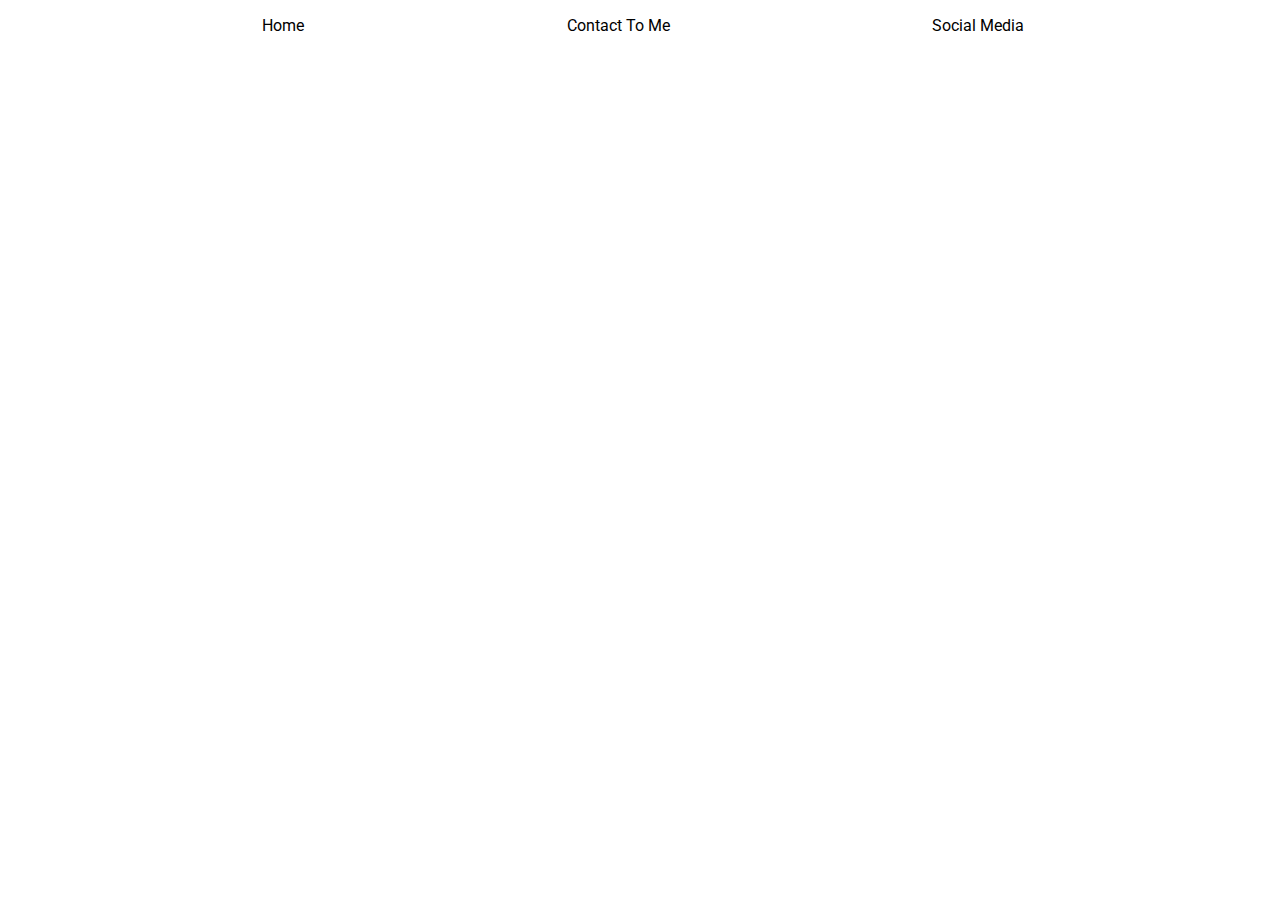
==== index.html @ 29a28c59 "add header" ====
<!DOCTYPE html>
<html>
<head>
    <meta charset="UTF-8">
    <meta name="viewport" content="width=device-width, initial-scale=1.0">
    <link rel='stylesheet' href='https://cdn-uicons.flaticon.com/uicons-regular-rounded/css/uicons-regular-rounded.css'>
    <link rel="stylesheet" href="./src/css/main.css">
    <title>portofilo</title>
</head>
<body>
    <!-- header -->
    <header class="header">
        
    </header>
    

    <!-- content -->


    <!-- scripts -->
    <script type="module" src="./src/js/index.module.js"></script>
    <script src="./src/js/lang/lnaguages.js"></script>
</body>
</html>
---- src/css/main.css ----
@import url('https://fonts.googleapis.com/css2?family=Roboto:wght@500&family=Vazirmatn:wght@500&display=swap');

*{
    margin: 0;
    padding: 0;
    box-sizing: border-box;
    font-family: "Roboto", sans-serif;
}

html,
body{
    width: 100%;
    height: 100vh;
}

ul{
    list-style: none;
}

a{
    text-decoration: none;
    color: inherit;
}

.navbar{
    width: 100%;
    height: 50px;
    display: flex;
    align-items: center;
}

.navbar ul{
    width: 100%;
    height: 100%;
    display: flex;
    align-items: center;
    justify-content: space-evenly;
}


.navbar li{
    position: relative;
}

.navbar li:after{
    content: '';
    width: 0;
    height: 3px;
    background: #2192ff;
    position: absolute;
    left: 0;
    bottom: -10px;
    transition: 0.5s;
  }



.navbar li a{
    gap: 6px;
    display: flex;
}

.navbar li:hover::after{
    width:100%;
  }
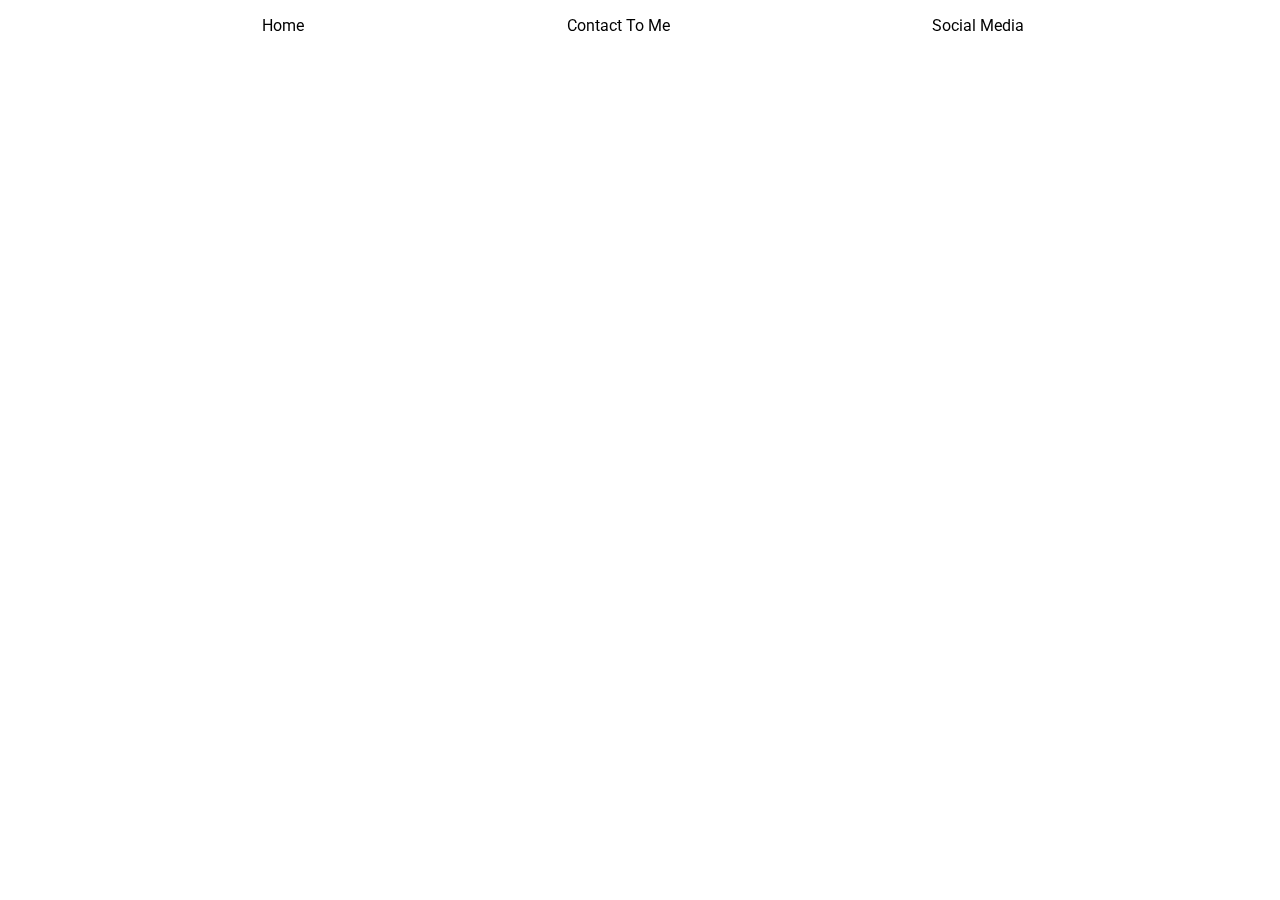
==== commit 8996d1c8: "add responsiv design" ====
--- a/index.html
+++ b/index.html
@@ -5,17 +5,18 @@
     <meta name="viewport" content="width=device-width, initial-scale=1.0">
     <link rel='stylesheet' href='https://cdn-uicons.flaticon.com/uicons-regular-rounded/css/uicons-regular-rounded.css'>
     <link rel="stylesheet" href="./src/css/main.css">
+    <link rel="stylesheet" href="./src/css/mediaquery.css">
     <title>portofilo</title>
 </head>
 <body>
     <!-- header -->
-    <header class="header">
-        
-    </header>
+    <header class="header"></header>
     
 
     <!-- content -->
+    <main class="container">
 
+    </main>
 
     <!-- scripts -->
     <script type="module" src="./src/js/index.module.js"></script>
--- a/src/css/main.css
+++ b/src/css/main.css
@@ -20,6 +20,12 @@
 a{
     text-decoration: none;
     color: inherit;
+}
+
+.header{
+    width: 100%;
+    height: 50px;
+    position: fixed;
 }
 
 .navbar{
@@ -46,7 +52,7 @@
     content: '';
     width: 0;
     height: 3px;
-    background: #2192ff;
+    background: #ef233c;
     position: absolute;
     left: 0;
     bottom: -10px;
@@ -62,4 +68,11 @@
 
 .navbar li:hover::after{
     width:100%;
-  }+}
+
+.container{
+    width: 100%;
+    min-height: 100vh;
+    background-color: #ffffff;
+    padding-top: 50px;
+}--- a/src/css/mediaquery.css
+++ b/src/css/mediaquery.css
@@ -0,0 +1,14 @@
+@media only screen and (max-width: 600px) {
+    .navbar span{
+        display: none;
+    }
+    .navbar i{
+        background-color: #2b2d42;
+        padding: 10px;
+        border-radius: 50%;
+        display: flex;
+        align-items: center;
+        color: white;
+        justify-content: center;
+    }
+}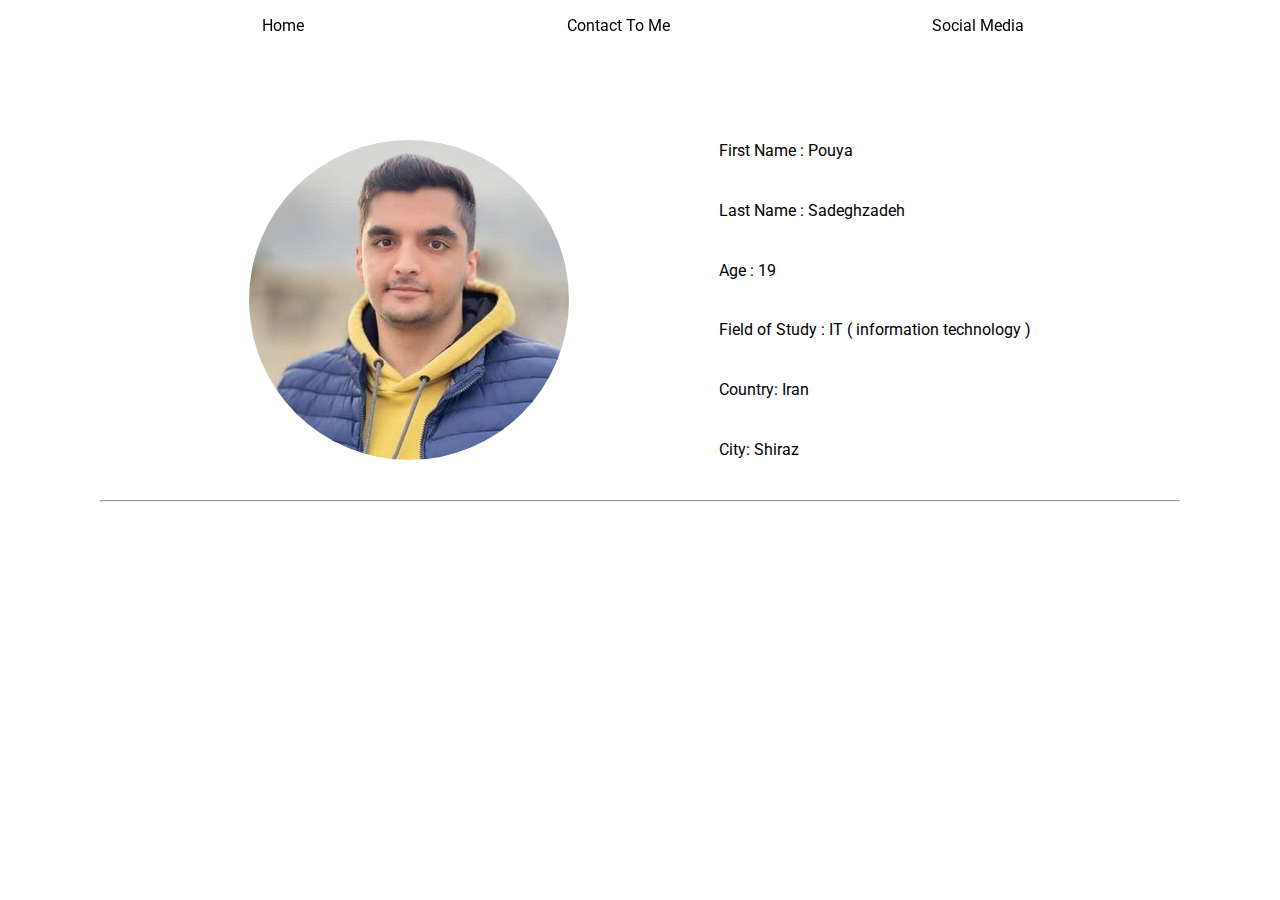
==== commit 197e14a7: "completed profile" ====
--- a/index.html
+++ b/index.html
@@ -15,7 +15,21 @@
 
     <!-- content -->
     <main class="container">
-
+        <div class="profile">
+            <img src="./public/images/profile.jpg" alt="" loading="lazy">
+            <div class="information">
+                <ul>
+                    <li>First Name : Pouya</li>
+                    <li>Last Name : Sadeghzadeh</li>
+                    <li>Age : 19</li>
+                    <li>Field of Study : IT ( information technology )</li>
+                    <li>Country: Iran</li>
+                    <li>City: Shiraz</li>
+                </ul>
+            </div>
+        </div>
+        <hr>
+        
     </main>
 
     <!-- scripts -->
--- a/src/css/main.css
+++ b/src/css/main.css
@@ -74,5 +74,42 @@
     width: 100%;
     min-height: 100vh;
     background-color: #ffffff;
-    padding-top: 50px;
-}+    padding: 100px;
+}
+.profile{
+    width: 100%;
+    height: 400px;
+    display: flex;
+    justify-content: space-evenly;
+    align-items: center;
+    animation: slide-in-fwd-center 0.4s cubic-bezier(0.250, 0.460, 0.450, 0.940) both;
+}
+
+.profile img{
+    border-radius: 50%;
+}
+
+.information{
+    height: 100%;
+}
+
+.information ul{
+    display: flex;
+    flex-direction: column;
+    justify-content: space-evenly;
+    height: 100%;
+}
+
+@keyframes slide-in-fwd-center {
+    0% {
+      -webkit-transform: translateZ(-1400px);
+              transform: translateZ(-1400px);
+      opacity: 0;
+    }
+    100% {
+      -webkit-transform: translateZ(0);
+              transform: translateZ(0);
+      opacity: 1;
+    }
+  }
+  
--- a/src/css/mediaquery.css
+++ b/src/css/mediaquery.css
@@ -11,4 +11,15 @@
         color: white;
         justify-content: center;
     }
+    .container{
+        padding-top: 100px !important;
+        padding: 0px;
+    }
+    .profile{
+        flex-direction: column;
+        margin-top: 25px;
+    }
+    .profile .information{
+        margin-top: 25px;
+    }
 }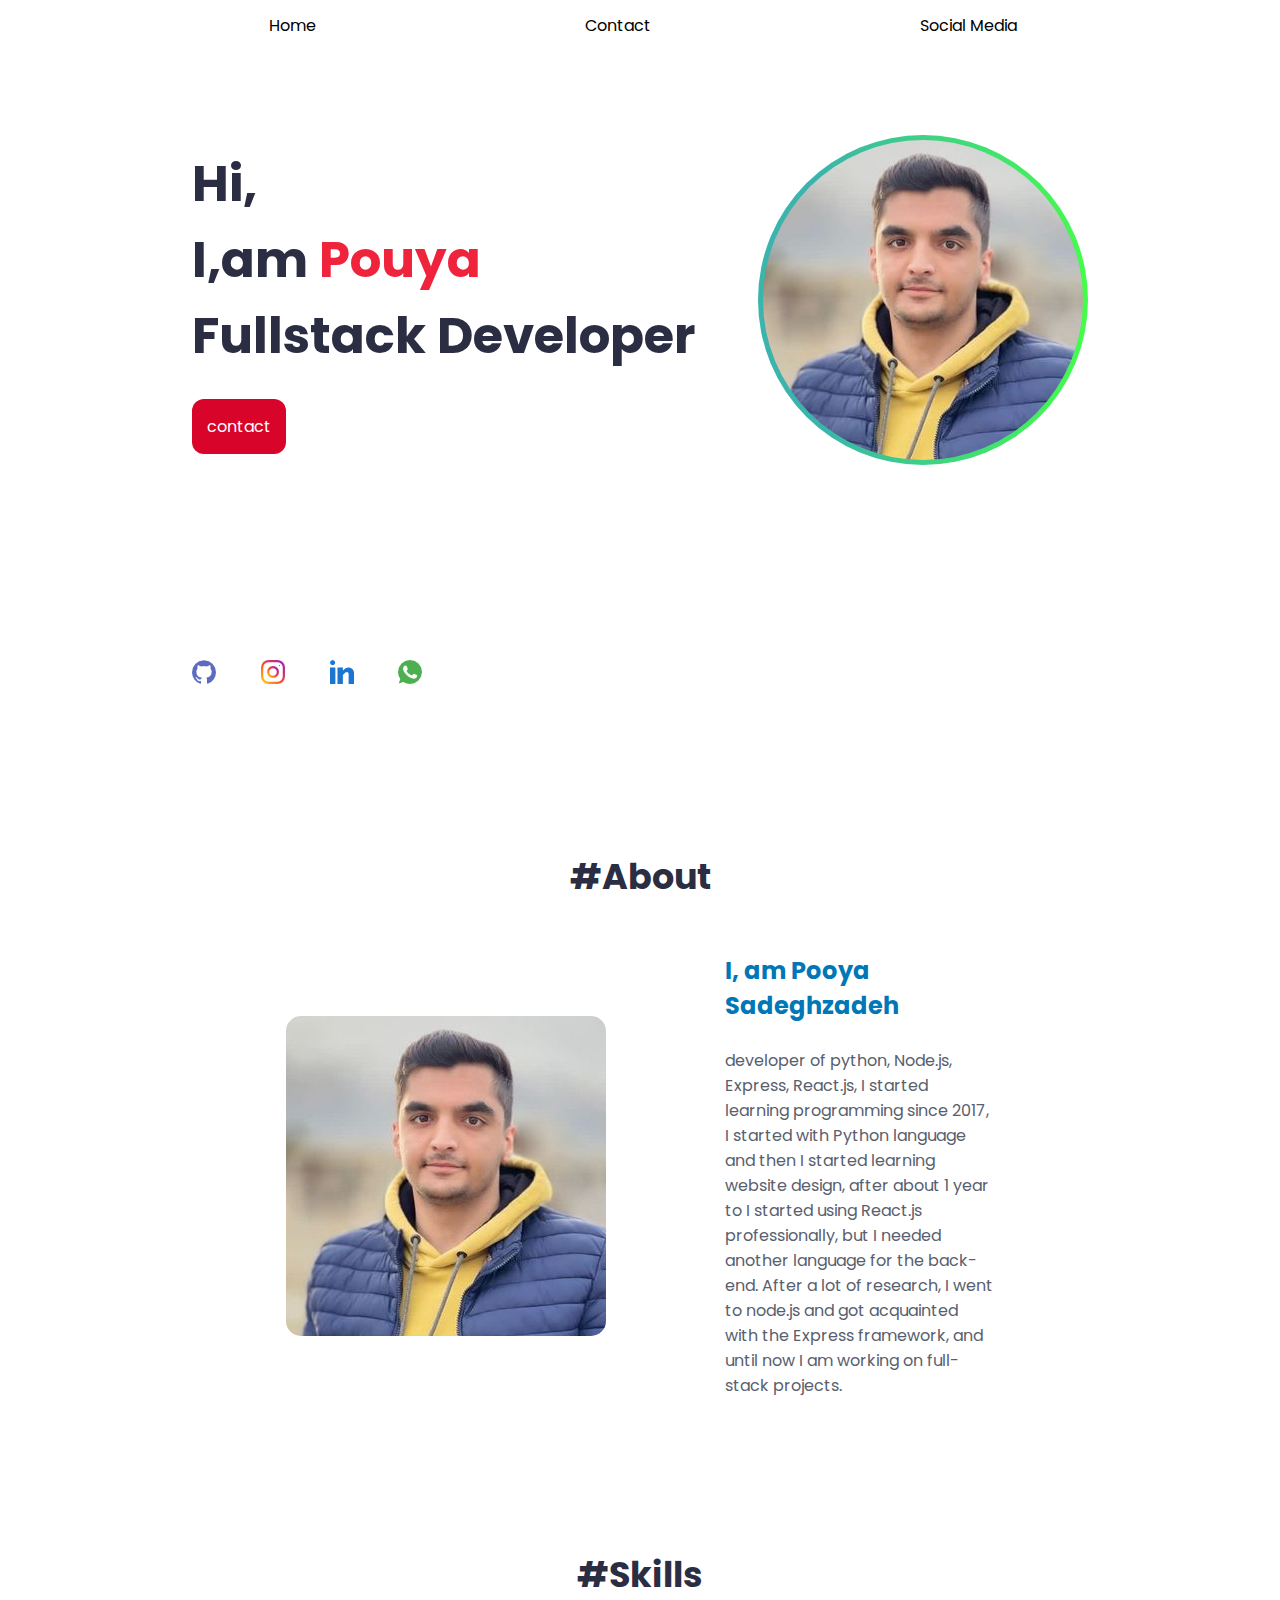
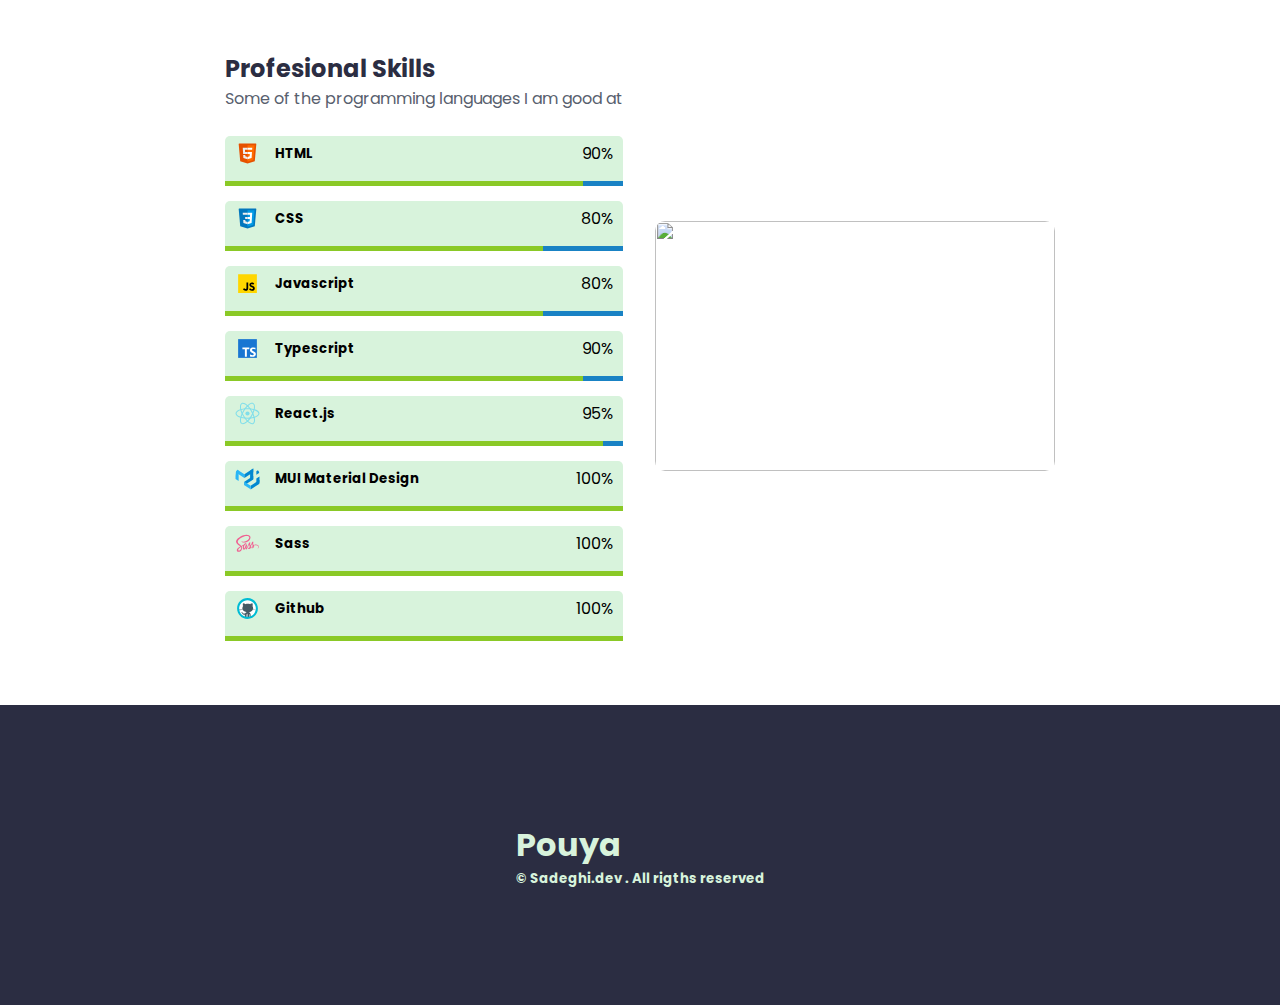
==== commit c739669f: "complete home page" ====
--- a/index.html
+++ b/index.html
@@ -16,21 +16,133 @@
     <!-- content -->
     <main class="container">
         <div class="profile">
-            <img src="./public/images/profile.jpg" alt="" loading="lazy">
-            <div class="information">
-                <ul>
-                    <li>First Name : Pouya</li>
-                    <li>Last Name : Sadeghzadeh</li>
-                    <li>Age : 19</li>
-                    <li>Field of Study : IT ( information technology )</li>
-                    <li>Country: Iran</li>
-                    <li>City: Shiraz</li>
-                </ul>
+            
+            <div class="title">
+
+                <h1>Hi,<br>
+                    I,am <span>Pouya</span><br>
+                    Fullstack Developer
+                </h1>
+
+                <a href="./pages/contact_to_me.html">contact</a>
+                    
+            </div>
+
+            <img src="./public/images/profile.jpg" loading="lazy">
+        </div>
+        
+        <div class="social-media">
+            <ul>
+                <li><a href="https://www.github.com/pouyasdz"><img src="./public/icons/github.png"></a></li>
+                <li><a href="https://www.instagram.com/sadeghi.dev"><img src="./public/icons/instagram.png"></a></li>
+                <li><a href="https://www.linkedin.com/in/pouya-sadeghzadeh-09a29b28b"><img src="./public/icons/linkedin.png"></a></li>
+                <li><a href="https://wa.me/09907793916"><img src="./public/icons/whatsapp.png"></a></li>
+            </ul>
+        </div>
+
+        <div class="about">
+            <h3>#About</h3>
+            <div class="about-description">
+                <img src="./public/images/profile.jpg" alt="" loading="lazy">
+                <div class="about-detail">
+                    <h2>I, am Pooya Sadeghzadeh</h2>
+                    <p>
+                        developer of python, Node.js, Express, React.js, 
+                        I started learning programming since 2017, 
+                        I started with Python language and then I started learning website design, after about 1 year to I started using React.js 
+                        professionally, but I needed another language for the back-end. After a lot of research, 
+                        I went to node.js and got acquainted with the Express framework, and until now I am working on full-stack projects.
+                    </p>
+                </div>
             </div>
         </div>
-        <hr>
-        
+
+        <div class="skills">
+            <h3>#Skills</h3>
+            <div class="skills-description">
+                <div class="skills-detail">
+                    <h2>Profesional Skills</h2>
+                    <p>Some of the programming languages I am good at</p>
+
+                    <div class="skill-container">
+                        <div class="skill">
+                            <div class="skill-detail">
+                                <img src="./public/icons/html.svg" alt="" loading="lazy">
+                                <h5>HTML</h5>
+                                <span>90%</span>
+                            </div>
+                            <progress value="90" max="100"></progress>
+                        </div>
+                        <div class="skill">
+                            <div class="skill-detail">
+                                <img src="./public/icons/css.svg" alt="" loading="lazy">
+                                <h5>CSS</h5>
+                                <span>80%</span>
+                            </div>
+                            <progress value="80" max="100"></progress>
+                        </div>
+                        <div class="skill">
+                            <div class="skill-detail">
+                                <img src="./public/icons/javascript.svg" alt="" loading="lazy">
+                                <h5>Javascript</h5>
+                                <span>80%</span>
+                            </div>
+                            <progress value="80" max="100"></progress>
+                        </div>
+                        <div class="skill">
+                            <div class="skill-detail">
+                                <img src="./public/icons/typescript.svg" alt="" loading="lazy">
+                                <h5>Typescript</h5>
+                                <span>90%</span>
+                            </div>
+                            <progress value="90" max="100"></progress>
+                        </div>
+                        <div class="skill">
+                            <div class="skill-detail">
+                                <img src="./public/icons/react.svg" alt="" loading="lazy">
+                                <h5>React.js</h5>
+                                <span>95%</span>
+                            </div>
+                            <progress value="95" max="100"></progress>
+                        </div>
+                        <div class="skill">
+                            <div class="skill-detail">
+                                <img src="./public/icons/mui.svg" alt="" loading="lazy">
+                                <h5>MUI Material Design</h5>
+                                <span>100%</span>
+                            </div>
+                            <progress value="100" max="100"></progress>
+                        </div>
+                        <div class="skill">
+                            <div class="skill-detail">
+                                <img src="./public/icons/sass.svg" alt="" loading="lazy">
+                                <h5>Sass</h5>
+                                <span>100%</span>
+                            </div>
+                            <progress value="100" max="100"></progress>
+                        </div>
+                        <div class="skill">
+                            <div class="skill-detail">
+                                <img src="./public/icons/github.svg" alt="" loading="lazy">
+                                <h5>Github</h5>
+                                <span>100%</span>
+                            </div>
+                            <progress value="100" max="100"></progress>
+                        </div>
+                    </div>
+
+                </div>
+                <img src="./public/images/skills.jpg" alt="" loading="lazy">
+            </div>
+        </div>
     </main>
+
+    <footer>
+        <div class="copy-right">
+            <h1>Pouya</h1>
+            <h5>© Sadeghi.dev . All rigths reserved</h5>
+        </div>
+    </footer>
 
     <!-- scripts -->
     <script type="module" src="./src/js/index.module.js"></script>
--- a/src/css/main.css
+++ b/src/css/main.css
@@ -1,16 +1,20 @@
-@import url('https://fonts.googleapis.com/css2?family=Roboto:wght@500&family=Vazirmatn:wght@500&display=swap');
+@import url('https://fonts.googleapis.com/css2?family=Poppins:wght@500&family=Vazirmatn:wght@500&display=swap');
 
 *{
     margin: 0;
     padding: 0;
     box-sizing: border-box;
-    font-family: "Roboto", sans-serif;
+    font-family: 'Poppins', sans-serif;
 }
 
 html,
 body{
     width: 100%;
-    height: 100vh;
+   height: max-content;
+    display: flex;
+    flex-direction: column;
+    align-items: center;
+
 }
 
 ul{
@@ -21,11 +25,43 @@
     text-decoration: none;
     color: inherit;
 }
+progress {
+    height: 5px;
+    background: #8ac926;
+  }
+  
+  progress {
+    color: #8ac926;
+  }
+  
+  progress::-moz-progress-bar {
+    background: #1982c4;
+  }
+  
+  progress::-webkit-progress-value {
+    background: #8ac926;
+  }
+  
+  progress::-webkit-progress-bar {
+    background: #1982c4;
+  }
+
+  footer{
+    width: 100%;
+    height: 300px;
+    background-color: #2b2d42;
+    margin-top: 5%;
+    display: flex;
+    justify-content: center;
+    align-items: center;
+    color: #d8f3dc;
+  }
 
 .header{
     width: 100%;
     height: 50px;
     position: fixed;
+    z-index: 2;
 }
 
 .navbar{
@@ -33,6 +69,7 @@
     height: 50px;
     display: flex;
     align-items: center;
+    background-color: #ffffff;
 }
 
 .navbar ul{
@@ -71,22 +108,30 @@
 }
 
 .container{
-    width: 100%;
+    width: 70%;
     min-height: 100vh;
     background-color: #ffffff;
-    padding: 100px;
+    padding-top: 100px;
+    display: flex;
+    flex-direction: column;
+    gap: 150px;
+    z-index: 1;
+
 }
 .profile{
     width: 100%;
     height: 400px;
     display: flex;
-    justify-content: space-evenly;
+    justify-content: space-between;
     align-items: center;
     animation: slide-in-fwd-center 0.4s cubic-bezier(0.250, 0.460, 0.450, 0.940) both;
 }
 
 .profile img{
     border-radius: 50%;
+    padding: 5px;
+    background: rgb(58,180,173);
+background: linear-gradient(90deg, rgba(58,180,173,1) 18%, rgba(69,252,75,1) 100%);
 }
 
 .information{
@@ -100,6 +145,166 @@
     height: 100%;
 }
 
+.title{
+    display: flex;
+    flex-direction: column;
+    gap: 25px;
+}
+
+.title h1{
+    font-size: 50px;
+    color: #2b2d42;
+}
+
+.title h1 span{
+    color: #ef233c;
+}
+
+.title a{
+    padding: 15px;
+    color: white;
+    background-color: #d90429;
+    width: max-content;
+    border-radius: 12px;
+    transition: background-color 0.5s;
+}
+
+.title a:hover{
+    background-color: #ef233c;
+}
+
+.social-media{
+    width: 100%;
+    height: 50px;
+    align-items: center;
+    display: flex;
+}
+
+.social-media ul{
+    display: flex;
+    width: 100%;
+    height: 50px;
+    align-items: center !important;
+    gap: 5%;
+}
+
+.social-media ul li{
+    cursor: pointer;
+}
+
+.about{
+    display: flex;
+    flex-direction: column;
+    width: 100%;
+    gap: 50px;
+}
+.about h3{
+    text-align: center;
+    color: #2b2d42;
+    font-size: 35px;
+}
+
+.about-description{
+    display: flex;
+    gap: 25px;
+    align-items: center;
+    color: #58606e;
+    justify-content: space-evenly;
+}
+
+.about-description img{
+    border-radius: 15px;
+}
+
+.about-detail{
+    width: 30%;
+    display: flex;
+    flex-direction: column;
+    gap: 25px;
+}
+.about-detail h2{
+    color: #0077b6;
+}
+
+.skills{
+    display: flex;
+    width: 100%;
+    justify-content: space-evenly;
+    flex-direction: column;
+    gap: 50px;
+}
+
+.skills h3{
+    text-align: center;
+    color: #2b2d42;
+    font-size: 35px;
+}
+
+.skills .skills-description{
+    display: flex;
+    width: 100%;
+    justify-content: space-evenly;
+    align-items: center;
+}
+
+.skills-description img{
+    width: 400px;
+    border-radius: 10px;
+    height: 250px;
+}
+
+.skills-detail{
+    
+}
+
+.skills-detail h2{
+    color: #2b2d42;
+}
+.skills-detail p{
+    color: #58606e;
+}
+
+.skill-container{
+    display: flex;
+    flex-direction: column;
+    gap: 15px;
+    margin-top: 25px;
+}
+
+.skill-container .skill{
+    width: 100%;
+    height: 50px;
+    border-radius: 5px;
+    background-color: #d8f3dc;
+    display: flex;
+    flex-direction: column;
+    justify-content: space-between;
+}
+.skill-detail{
+    display: flex;
+    width: 100%;
+    padding-right: 10px;
+    padding-left: 10px;
+    padding-top: 5px;
+    gap: 15px;
+    align-items: center;
+}
+.skill-detail img{
+    width: 25px;
+    height: max-content;
+}
+
+.skill-detail span{
+    margin-left: auto;
+}
+
+.skill-container progress{
+    width: 100%;
+}
+.copy-right{
+    display: flex;
+    flex-direction: column;
+}
 @keyframes slide-in-fwd-center {
     0% {
       -webkit-transform: translateZ(-1400px);
--- a/src/css/mediaquery.css
+++ b/src/css/mediaquery.css
@@ -1,25 +1,74 @@
 @media only screen and (max-width: 600px) {
-    .navbar span{
-        display: none;
-    }
-    .navbar i{
-        background-color: #2b2d42;
-        padding: 10px;
-        border-radius: 50%;
-        display: flex;
-        align-items: center;
-        color: white;
-        justify-content: center;
-    }
-    .container{
-        padding-top: 100px !important;
-        padding: 0px;
-    }
-    .profile{
-        flex-direction: column;
-        margin-top: 25px;
-    }
-    .profile .information{
-        margin-top: 25px;
-    }
-}+  .navbar span {
+    display: none;
+  }
+  .navbar i {
+    background-color: #2b2d42;
+    padding: 10px;
+    border-radius: 50%;
+    display: flex;
+    align-items: center;
+    color: white;
+    justify-content: center;
+  }
+  .container {
+    padding-top: 100px !important;
+    padding: 15px;
+    width: 100%;
+  }
+  .profile {
+    flex-direction: column;
+    margin-top: 25px;
+    height: 100%;
+    gap: 25px;
+  }
+  .profile img {
+    border-radius: 0;
+    width: 100% !important;
+  }
+  .profile .information {
+    margin-top: 25px;
+  }
+  .title h1 {
+    font-size: 32px;
+  }
+  .skills .skills-description{
+    flex-direction: column-reverse;
+  }
+  .about-detail{
+    width: 100% !important;
+  }
+}
+
+@media only screen and (max-width: 800px) {
+  .container {
+    width: 80%;
+    padding-top: 100px;
+  }
+  .title h1 {
+    font-size: 25px;
+  }
+  .profile img{
+    width: 150px;
+  }
+  .about-description{
+    flex-direction: column;
+    justify-content: center;
+  }
+  .about-detail{
+    width: 100%;
+  }
+  .skills .skills-description{
+    flex-direction: column-reverse;
+  }
+}
+
+@media only screen and (max-width: 1024px) {
+  .container {
+    width: 90%;
+    padding-top: 100px;
+  }
+  .about-detail{
+    width: 50%;
+  }
+}
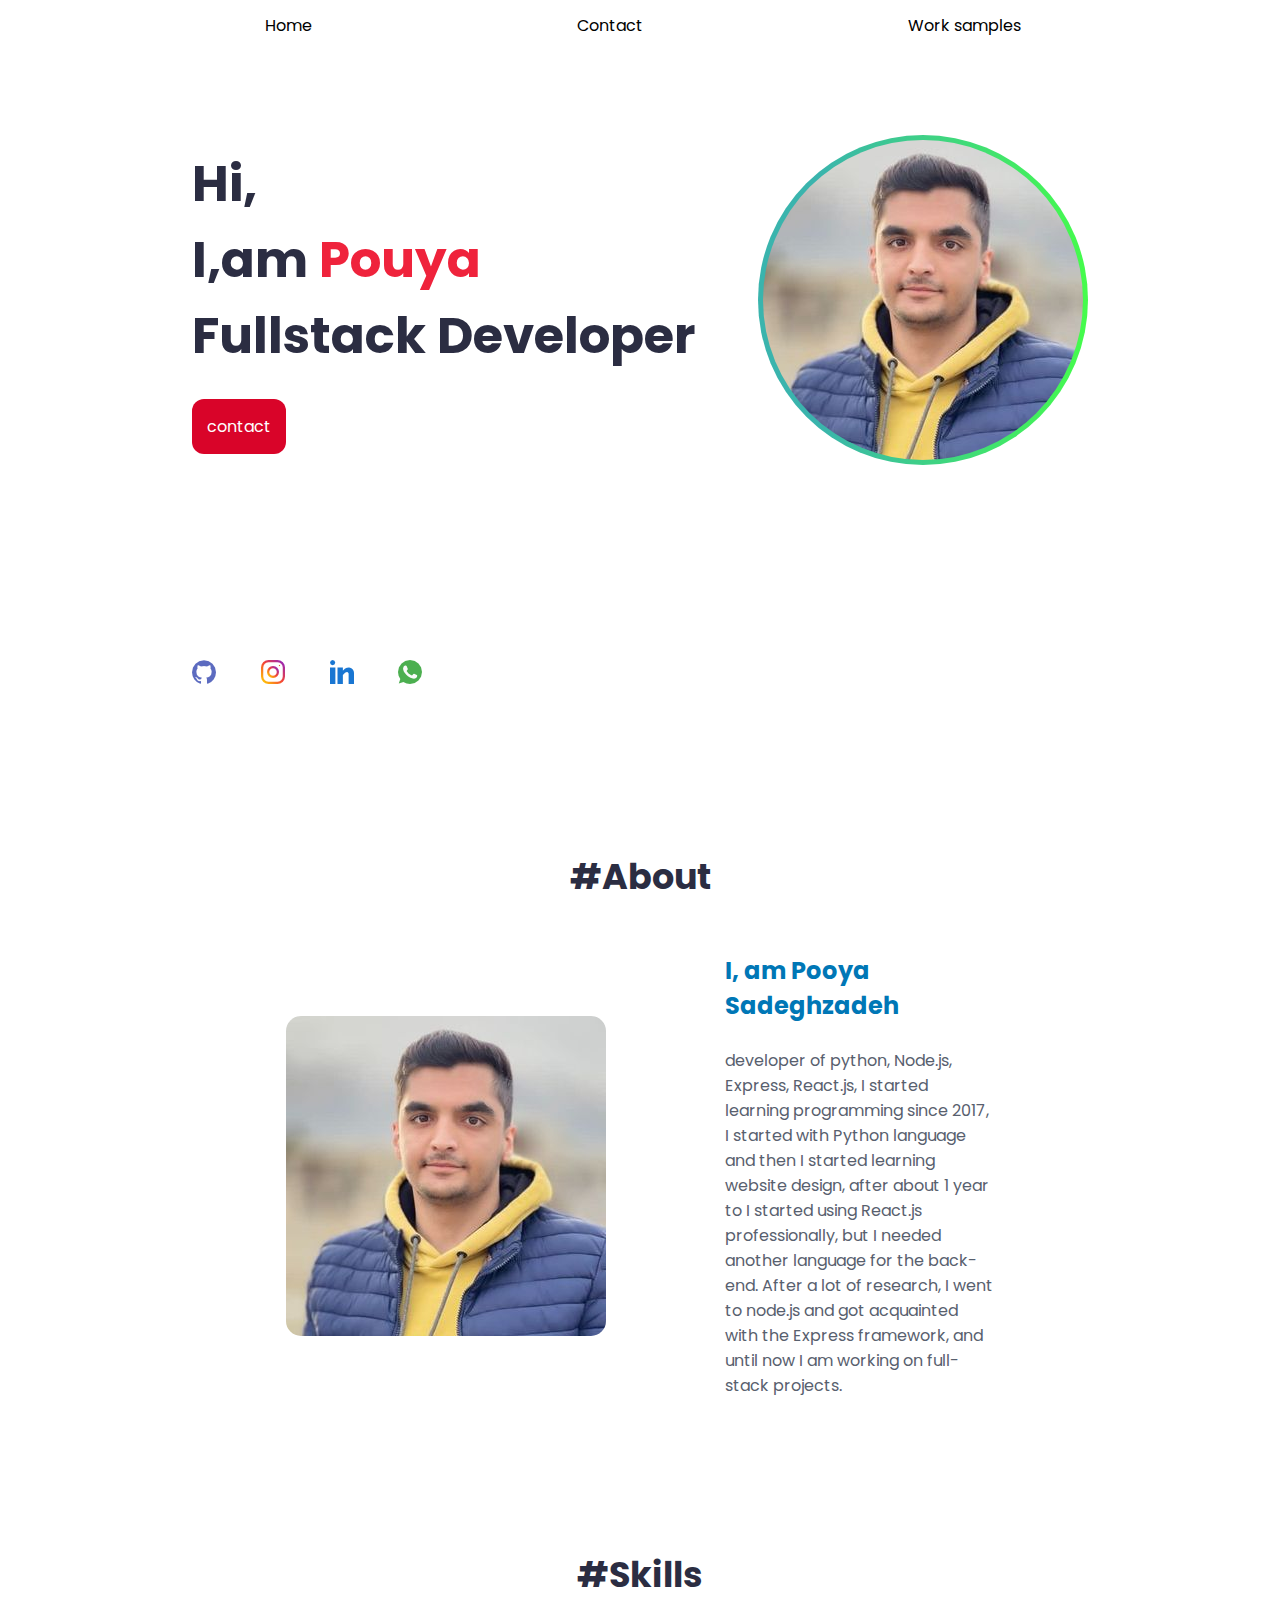
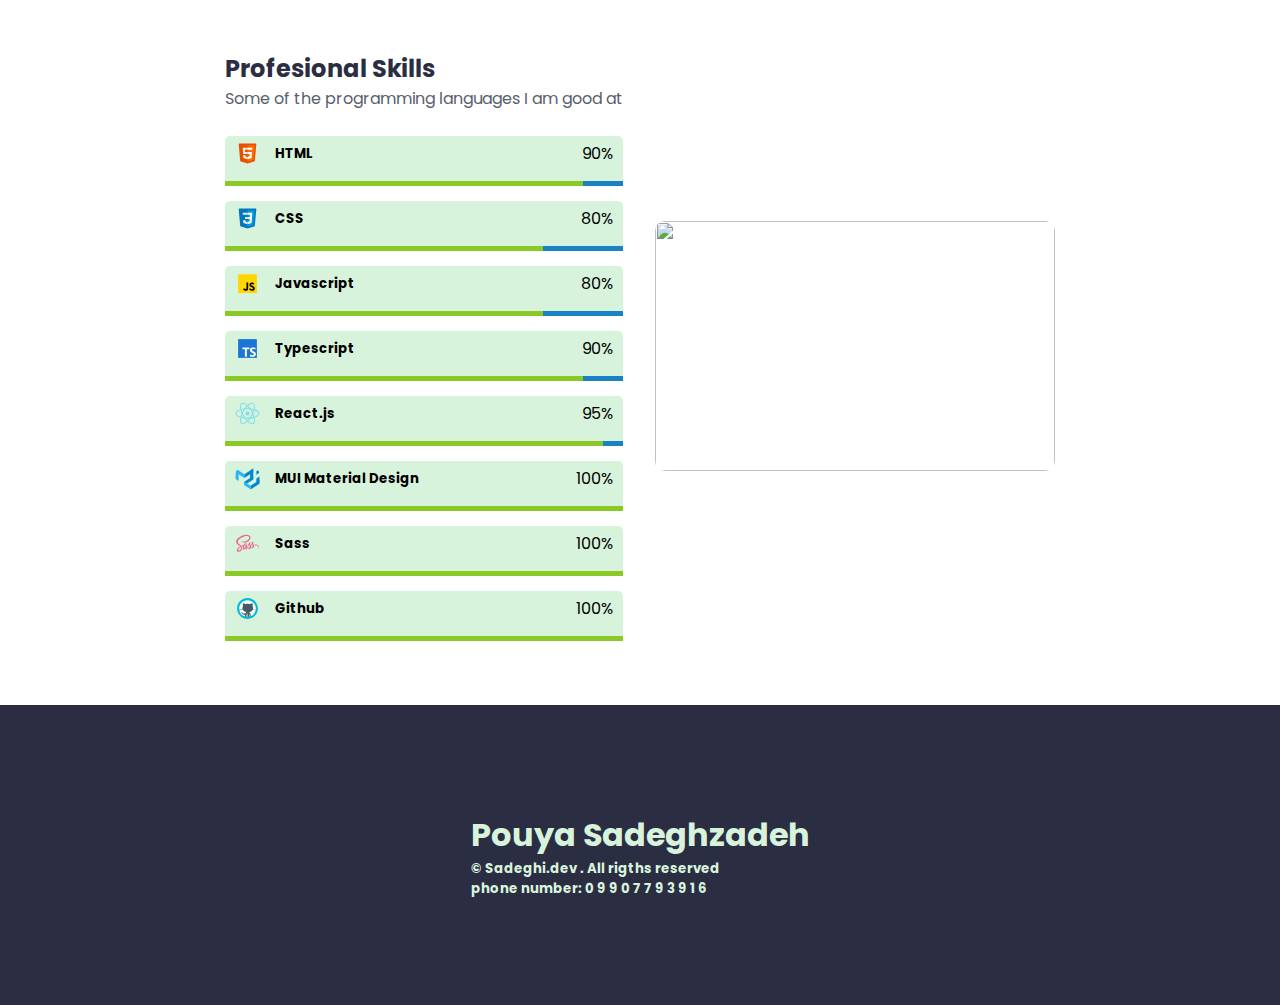
==== commit cf5973a6: "complete main of project" ====
--- a/index.html
+++ b/index.html
@@ -138,10 +138,7 @@
     </main>
 
     <footer>
-        <div class="copy-right">
-            <h1>Pouya</h1>
-            <h5>© Sadeghi.dev . All rigths reserved</h5>
-        </div>
+       
     </footer>
 
     <!-- scripts -->
--- a/src/css/main.css
+++ b/src/css/main.css
@@ -1,320 +1,404 @@
-@import url('https://fonts.googleapis.com/css2?family=Poppins:wght@500&family=Vazirmatn:wght@500&display=swap');
-
-*{
-    margin: 0;
-    padding: 0;
-    box-sizing: border-box;
-    font-family: 'Poppins', sans-serif;
+@import url("https://fonts.googleapis.com/css2?family=Poppins:wght@500&family=Vazirmatn:wght@500&display=swap");
+
+* {
+  margin: 0;
+  padding: 0;
+  box-sizing: border-box;
+  font-family: "Poppins", sans-serif;
 }
 
 html,
-body{
+body {
+  width: 100%;
+  height: max-content;
+  display: flex;
+  flex-direction: column;
+  align-items: center;
+}
+
+ul {
+  list-style: none;
+}
+
+a {
+  text-decoration: none;
+  color: inherit;
+}
+progress {
+  height: 5px;
+  background: #8ac926;
+}
+
+progress {
+  color: #8ac926;
+}
+
+progress::-moz-progress-bar {
+  background: #1982c4;
+}
+
+progress::-webkit-progress-value {
+  background: #8ac926;
+}
+
+progress::-webkit-progress-bar {
+  background: #1982c4;
+}
+
+footer {
+  width: 100%;
+  height: 300px;
+  background-color: #2b2d42;
+  margin-top: 5%;
+  display: flex;
+  justify-content: center;
+  align-items: center;
+  color: #d8f3dc;
+}
+
+input {
+  width: 100%;
+  height: 40px;
+  border: none;
+  outline: none;
+  border-radius: 12px;
+  padding-left: 10px;
+}
+textarea {
+  border: none;
+  outline: none;
+  padding: 10px;
+}
+button {
+  width: 100%;
+  height: auto;
+  background-color: transparent;
+  border: 2px solid #8ac926;
+  color: white;
+  border-radius: 12px;
+  padding: 10px 15px 10px 15px;
+  cursor: pointer;
+  transition: all 0.5s;
+}
+button:hover {
+  background-color: #8ac926;
+  border: none;
+}
+.header {
+  width: 100%;
+  height: 50px;
+  position: fixed;
+  z-index: 2;
+}
+
+.navbar {
+  width: 100%;
+  height: 50px;
+  display: flex;
+  align-items: center;
+  background-color: #ffffff;
+}
+
+.navbar ul {
+  width: 100%;
+  height: 100%;
+  display: flex;
+  align-items: center;
+  justify-content: space-evenly;
+}
+
+.navbar li {
+  position: relative;
+}
+
+.navbar li:after {
+  content: "";
+  width: 0;
+  height: 3px;
+  background: #ef233c;
+  position: absolute;
+  left: 0;
+  bottom: -10px;
+  transition: 0.5s;
+}
+
+.navbar li a {
+  gap: 6px;
+  display: flex;
+}
+
+.navbar li:hover::after {
+  width: 100%;
+}
+
+.container {
+  width: 70%;
+  min-height: 100vh;
+  background-color: #ffffff;
+  padding-top: 100px;
+  display: flex;
+  flex-direction: column;
+  gap: 150px;
+  z-index: 1;
+}
+.profile {
+  width: 100%;
+  height: 400px;
+  display: flex;
+  justify-content: space-between;
+  align-items: center;
+  animation: slide-in-fwd-center 0.4s cubic-bezier(0.25, 0.46, 0.45, 0.94) both;
+}
+
+.profile img {
+  border-radius: 50%;
+  padding: 5px;
+  background: rgb(58, 180, 173);
+  background: linear-gradient(
+    90deg,
+    rgba(58, 180, 173, 1) 18%,
+    rgba(69, 252, 75, 1) 100%
+  );
+}
+
+.information {
+  height: 100%;
+}
+
+.information ul {
+  display: flex;
+  flex-direction: column;
+  justify-content: space-evenly;
+  height: 100%;
+}
+
+.title {
+  display: flex;
+  flex-direction: column;
+  gap: 25px;
+}
+
+.title h1 {
+  font-size: 50px;
+  color: #2b2d42;
+}
+
+.title h1 span {
+  color: #ef233c;
+}
+
+.title a {
+  padding: 15px;
+  color: white;
+  background-color: #d90429;
+  width: max-content;
+  border-radius: 12px;
+  transition: background-color 0.5s;
+}
+
+.title a:hover {
+  background-color: #ef233c;
+}
+
+.social-media {
+  width: 100%;
+  height: 50px;
+  align-items: center;
+  display: flex;
+}
+
+.social-media ul {
+  display: flex;
+  width: 100%;
+  height: 50px;
+  align-items: center !important;
+  gap: 5%;
+}
+
+.social-media ul li {
+  cursor: pointer;
+}
+
+.about {
+  display: flex;
+  flex-direction: column;
+  width: 100%;
+  gap: 50px;
+}
+.about h3 {
+  text-align: center;
+  color: #2b2d42;
+  font-size: 35px;
+}
+
+.about-description {
+  display: flex;
+  gap: 25px;
+  align-items: center;
+  color: #58606e;
+  justify-content: space-evenly;
+}
+
+.about-description img {
+  border-radius: 15px;
+}
+
+.about-detail {
+  width: 30%;
+  display: flex;
+  flex-direction: column;
+  gap: 25px;
+}
+.about-detail h2 {
+  color: #0077b6;
+}
+
+.skills {
+  display: flex;
+  width: 100%;
+  justify-content: space-evenly;
+  flex-direction: column;
+  gap: 50px;
+}
+
+.skills h3 {
+  text-align: center;
+  color: #2b2d42;
+  font-size: 35px;
+}
+
+.skills .skills-description {
+  display: flex;
+  width: 100%;
+  justify-content: space-evenly;
+  align-items: center;
+}
+
+.skills-description img {
+  width: 400px;
+  border-radius: 10px;
+  height: 250px;
+}
+
+.skills-detail {
+}
+
+.skills-detail h2 {
+  color: #2b2d42;
+}
+.skills-detail p {
+  color: #58606e;
+}
+
+.skill-container {
+  display: flex;
+  flex-direction: column;
+  gap: 15px;
+  margin-top: 25px;
+}
+
+.skill-container .skill {
+  width: 100%;
+  height: 50px;
+  border-radius: 5px;
+  background-color: #d8f3dc;
+  display: flex;
+  flex-direction: column;
+  justify-content: space-between;
+}
+.skill-detail {
+  display: flex;
+  width: 100%;
+  padding-right: 10px;
+  padding-left: 10px;
+  padding-top: 5px;
+  gap: 15px;
+  align-items: center;
+}
+.skill-detail img {
+  width: 25px;
+  height: max-content;
+}
+
+.skill-detail span {
+  margin-left: auto;
+}
+
+.skill-container progress {
+  width: 100%;
+}
+.copy-right {
+  display: flex;
+  flex-direction: column;
+}
+
+.form {
+  width: 600px;
+  height: 600px;
+  background-color: #58606e;
+  margin: 0 auto;
+  margin-top: 100px;
+  border-radius: 25px;
+  padding: 15px;
+  display: flex;
+  flex-direction: column;
+  gap: 25px;
+}
+
+.demo-container {
+  width: 100%;
+  height: max-content;
+  display: grid;
+  grid-template-columns: 1fr 1fr 1fr;
+  grid-template-rows:max-content;
+  gap: 15px;
+}
+
+.demo-cart {
+  width: 100%;
+  height: 400px;
+  background-color: #2b2d42;
+  display: flex;
+  flex-direction: column;
+  border-radius: 10px;
+}
+
+.demo-cart img{
     width: 100%;
-   height: max-content;
+    height: 40%;
+    object-fit: cover;
+    cursor: pointer;
+    border-radius: 10px 10px 0px 0px;
+}
+
+.demo-cart .detail{
+    padding: 10px;
+    text-transform: capitalize;
+    cursor: pointer;
+    color: #ffffff;
+    gap: 15px;
     display: flex;
     flex-direction: column;
-    align-items: center;
-
-}
-
-ul{
-    list-style: none;
-}
-
-a{
-    text-decoration: none;
-    color: inherit;
-}
-progress {
-    height: 5px;
-    background: #8ac926;
+    height: 100%;
+}
+
+.demo-cart .detail span{
+  margin-top: auto;
+}
+
+.demo-cart .detail h3, .demo-cart .detail span{
+  color: #8ac926;
+}
+
+@keyframes slide-in-fwd-center {
+  0% {
+    -webkit-transform: translateZ(-1400px);
+    transform: translateZ(-1400px);
+    opacity: 0;
   }
-  
-  progress {
-    color: #8ac926;
+  100% {
+    -webkit-transform: translateZ(0);
+    transform: translateZ(0);
+    opacity: 1;
   }
-  
-  progress::-moz-progress-bar {
-    background: #1982c4;
-  }
-  
-  progress::-webkit-progress-value {
-    background: #8ac926;
-  }
-  
-  progress::-webkit-progress-bar {
-    background: #1982c4;
-  }
-
-  footer{
-    width: 100%;
-    height: 300px;
-    background-color: #2b2d42;
-    margin-top: 5%;
-    display: flex;
-    justify-content: center;
-    align-items: center;
-    color: #d8f3dc;
-  }
-
-.header{
-    width: 100%;
-    height: 50px;
-    position: fixed;
-    z-index: 2;
-}
-
-.navbar{
-    width: 100%;
-    height: 50px;
-    display: flex;
-    align-items: center;
-    background-color: #ffffff;
-}
-
-.navbar ul{
-    width: 100%;
-    height: 100%;
-    display: flex;
-    align-items: center;
-    justify-content: space-evenly;
-}
-
-
-.navbar li{
-    position: relative;
-}
-
-.navbar li:after{
-    content: '';
-    width: 0;
-    height: 3px;
-    background: #ef233c;
-    position: absolute;
-    left: 0;
-    bottom: -10px;
-    transition: 0.5s;
-  }
-
-
-
-.navbar li a{
-    gap: 6px;
-    display: flex;
-}
-
-.navbar li:hover::after{
-    width:100%;
-}
-
-.container{
-    width: 70%;
-    min-height: 100vh;
-    background-color: #ffffff;
-    padding-top: 100px;
-    display: flex;
-    flex-direction: column;
-    gap: 150px;
-    z-index: 1;
-
-}
-.profile{
-    width: 100%;
-    height: 400px;
-    display: flex;
-    justify-content: space-between;
-    align-items: center;
-    animation: slide-in-fwd-center 0.4s cubic-bezier(0.250, 0.460, 0.450, 0.940) both;
-}
-
-.profile img{
-    border-radius: 50%;
-    padding: 5px;
-    background: rgb(58,180,173);
-background: linear-gradient(90deg, rgba(58,180,173,1) 18%, rgba(69,252,75,1) 100%);
-}
-
-.information{
-    height: 100%;
-}
-
-.information ul{
-    display: flex;
-    flex-direction: column;
-    justify-content: space-evenly;
-    height: 100%;
-}
-
-.title{
-    display: flex;
-    flex-direction: column;
-    gap: 25px;
-}
-
-.title h1{
-    font-size: 50px;
-    color: #2b2d42;
-}
-
-.title h1 span{
-    color: #ef233c;
-}
-
-.title a{
-    padding: 15px;
-    color: white;
-    background-color: #d90429;
-    width: max-content;
-    border-radius: 12px;
-    transition: background-color 0.5s;
-}
-
-.title a:hover{
-    background-color: #ef233c;
-}
-
-.social-media{
-    width: 100%;
-    height: 50px;
-    align-items: center;
-    display: flex;
-}
-
-.social-media ul{
-    display: flex;
-    width: 100%;
-    height: 50px;
-    align-items: center !important;
-    gap: 5%;
-}
-
-.social-media ul li{
-    cursor: pointer;
-}
-
-.about{
-    display: flex;
-    flex-direction: column;
-    width: 100%;
-    gap: 50px;
-}
-.about h3{
-    text-align: center;
-    color: #2b2d42;
-    font-size: 35px;
-}
-
-.about-description{
-    display: flex;
-    gap: 25px;
-    align-items: center;
-    color: #58606e;
-    justify-content: space-evenly;
-}
-
-.about-description img{
-    border-radius: 15px;
-}
-
-.about-detail{
-    width: 30%;
-    display: flex;
-    flex-direction: column;
-    gap: 25px;
-}
-.about-detail h2{
-    color: #0077b6;
-}
-
-.skills{
-    display: flex;
-    width: 100%;
-    justify-content: space-evenly;
-    flex-direction: column;
-    gap: 50px;
-}
-
-.skills h3{
-    text-align: center;
-    color: #2b2d42;
-    font-size: 35px;
-}
-
-.skills .skills-description{
-    display: flex;
-    width: 100%;
-    justify-content: space-evenly;
-    align-items: center;
-}
-
-.skills-description img{
-    width: 400px;
-    border-radius: 10px;
-    height: 250px;
-}
-
-.skills-detail{
-    
-}
-
-.skills-detail h2{
-    color: #2b2d42;
-}
-.skills-detail p{
-    color: #58606e;
-}
-
-.skill-container{
-    display: flex;
-    flex-direction: column;
-    gap: 15px;
-    margin-top: 25px;
-}
-
-.skill-container .skill{
-    width: 100%;
-    height: 50px;
-    border-radius: 5px;
-    background-color: #d8f3dc;
-    display: flex;
-    flex-direction: column;
-    justify-content: space-between;
-}
-.skill-detail{
-    display: flex;
-    width: 100%;
-    padding-right: 10px;
-    padding-left: 10px;
-    padding-top: 5px;
-    gap: 15px;
-    align-items: center;
-}
-.skill-detail img{
-    width: 25px;
-    height: max-content;
-}
-
-.skill-detail span{
-    margin-left: auto;
-}
-
-.skill-container progress{
-    width: 100%;
-}
-.copy-right{
-    display: flex;
-    flex-direction: column;
-}
-@keyframes slide-in-fwd-center {
-    0% {
-      -webkit-transform: translateZ(-1400px);
-              transform: translateZ(-1400px);
-      opacity: 0;
-    }
-    100% {
-      -webkit-transform: translateZ(0);
-              transform: translateZ(0);
-      opacity: 1;
-    }
-  }
-  
+}
--- a/src/css/mediaquery.css
+++ b/src/css/mediaquery.css
@@ -38,6 +38,12 @@
   .about-detail{
     width: 100% !important;
   }
+  .demo-container{
+    grid-template-columns: 1fr !important;
+  }
+  .demo-cart{
+    height: auto;
+  }
 }
 
 @media only screen and (max-width: 800px) {
@@ -61,6 +67,12 @@
   .skills .skills-description{
     flex-direction: column-reverse;
   }
+  .demo-container{
+    grid-template-columns: 1fr 1fr;
+  }
+  .demo-cart{
+    height: auto;
+  }
 }
 
 @media only screen and (max-width: 1024px) {
@@ -71,4 +83,21 @@
   .about-detail{
     width: 50%;
   }
+  .demo-container{
+    grid-template-columns: 1fr 1fr;
+  }
+  .demo-cart{
+    height: auto;
+  }
 }
+
+@media only screen and (min-width: 1500px){
+  .demo-container{
+    grid-template-columns: 1fr 1fr 1fr;
+  }
+  .demo-cart{
+    max-height: 600px;
+    min-height: 500px;
+    height: max-content;
+  }
+}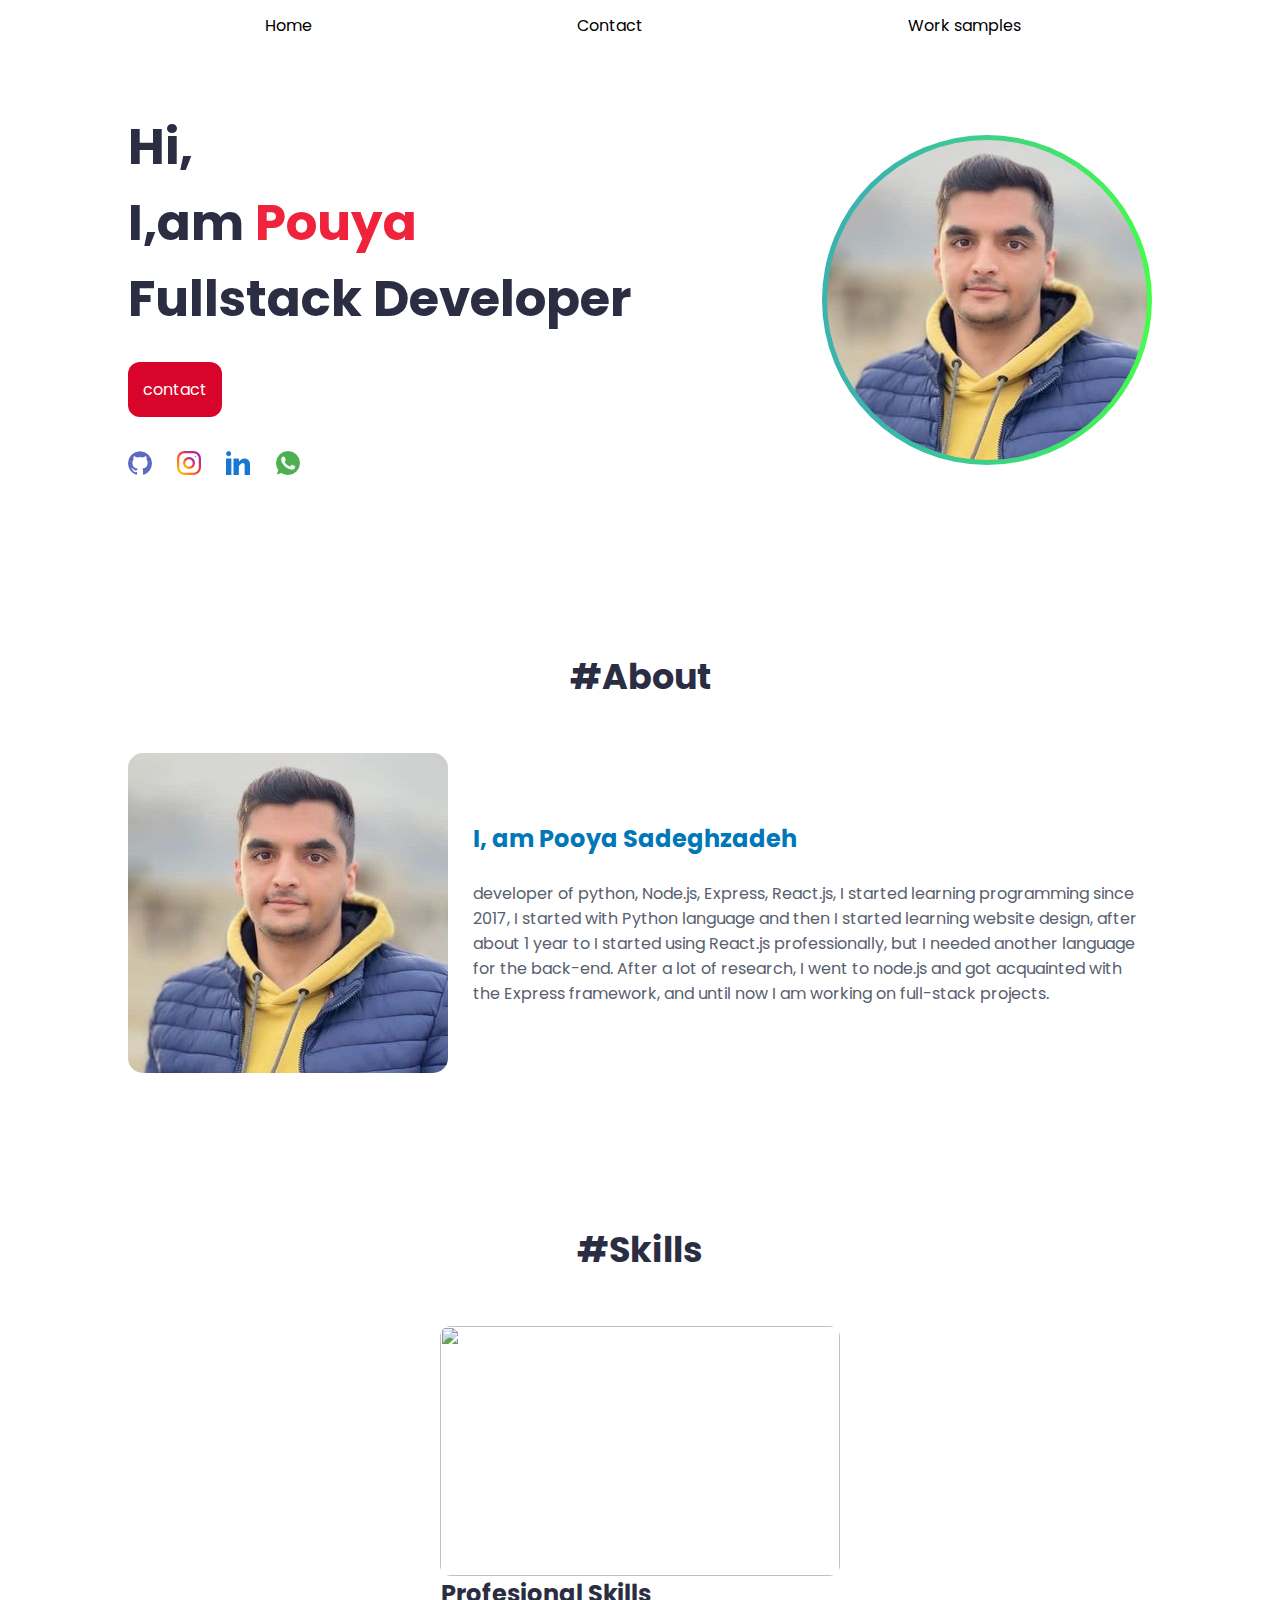
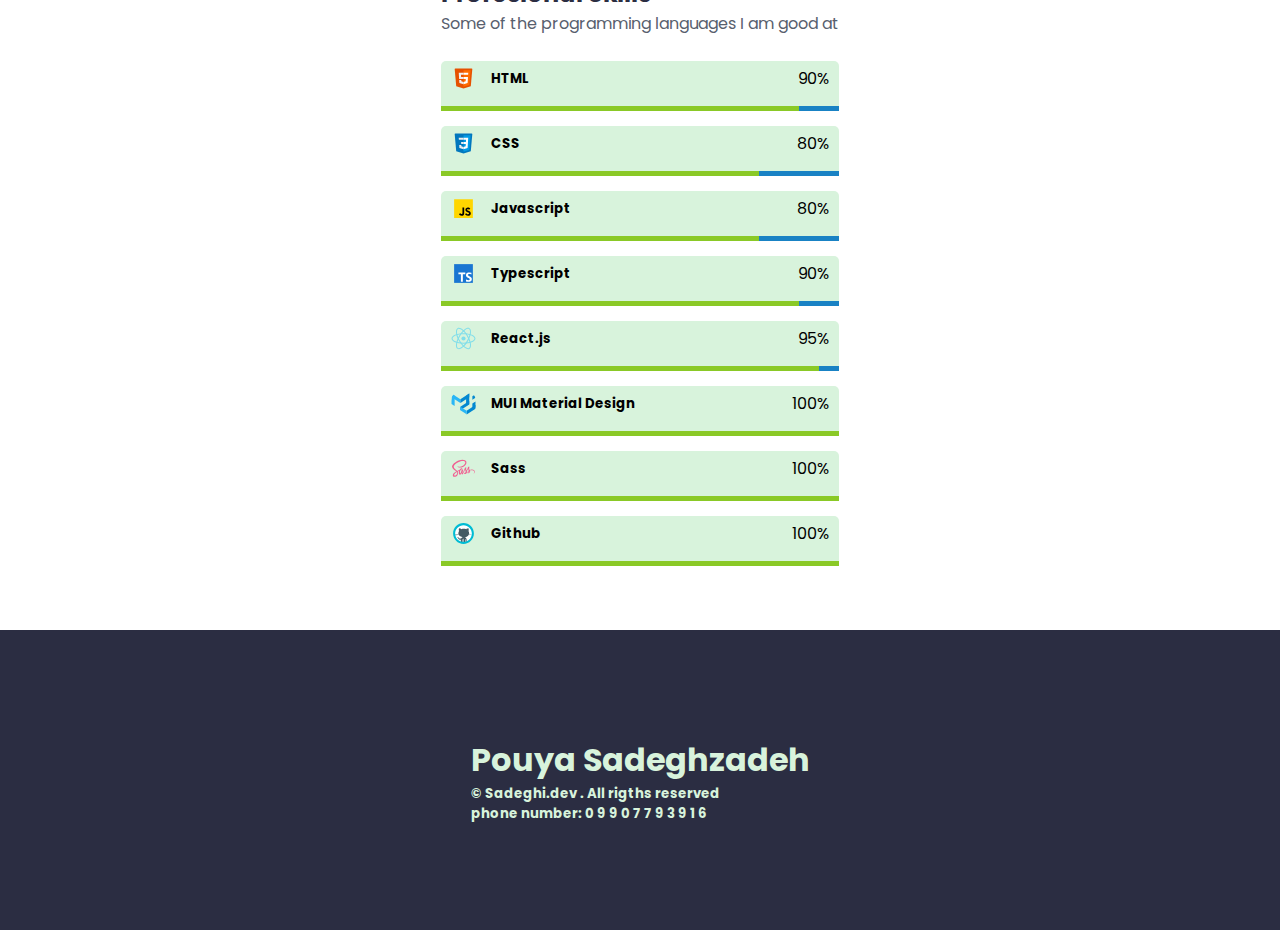
==== commit 5c85807d: "change mediaquery" ====
--- a/index.html
+++ b/index.html
@@ -24,21 +24,21 @@
                     Fullstack Developer
                 </h1>
 
-                <a href="./pages/contact_to_me.html">contact</a>
+                <a id="contact" href="./pages/contact_to_me.html">contact</a>
                     
+                <div class="social-media">
+                    <ul>
+                        <li><a href="https://www.github.com/pouyasdz"><img src="./public/icons/github.png"></a></li>
+                        <li><a href="https://www.instagram.com/sadeghi.dev"><img src="./public/icons/instagram.png"></a></li>
+                        <li><a href="https://www.linkedin.com/in/pouya-sadeghzadeh-09a29b28b"><img src="./public/icons/linkedin.png"></a></li>
+                        <li><a href="https://wa.me/09907793916"><img src="./public/icons/whatsapp.png"></a></li>
+                    </ul>
+                </div>
             </div>
 
-            <img src="./public/images/profile.jpg" loading="lazy">
+            <img src="./public/images/profile.jpg" loading="lazy" class="profile-image">
         </div>
         
-        <div class="social-media">
-            <ul>
-                <li><a href="https://www.github.com/pouyasdz"><img src="./public/icons/github.png"></a></li>
-                <li><a href="https://www.instagram.com/sadeghi.dev"><img src="./public/icons/instagram.png"></a></li>
-                <li><a href="https://www.linkedin.com/in/pouya-sadeghzadeh-09a29b28b"><img src="./public/icons/linkedin.png"></a></li>
-                <li><a href="https://wa.me/09907793916"><img src="./public/icons/whatsapp.png"></a></li>
-            </ul>
-        </div>
 
         <div class="about">
             <h3>#About</h3>
--- a/src/css/main.css
+++ b/src/css/main.css
@@ -14,6 +14,7 @@
   display: flex;
   flex-direction: column;
   align-items: center;
+  overflow-x: hidden;
 }
 
 ul {
@@ -150,7 +151,7 @@
   animation: slide-in-fwd-center 0.4s cubic-bezier(0.25, 0.46, 0.45, 0.94) both;
 }
 
-.profile img {
+.profile .profile-image{
   border-radius: 50%;
   padding: 5px;
   background: rgb(58, 180, 173);
@@ -187,7 +188,7 @@
   color: #ef233c;
 }
 
-.title a {
+.title #contact {
   padding: 15px;
   color: white;
   background-color: #d90429;
@@ -196,7 +197,7 @@
   transition: background-color 0.5s;
 }
 
-.title a:hover {
+.title #contact:hover {
   background-color: #ef233c;
 }
 
@@ -354,40 +355,15 @@
   gap: 15px;
 }
 
-.demo-cart {
+.demo-cart{
   width: 100%;
   height: 400px;
-  background-color: #2b2d42;
-  display: flex;
-  flex-direction: column;
-  border-radius: 10px;
 }
 
 .demo-cart img{
-    width: 100%;
-    height: 40%;
-    object-fit: cover;
-    cursor: pointer;
-    border-radius: 10px 10px 0px 0px;
-}
-
-.demo-cart .detail{
-    padding: 10px;
-    text-transform: capitalize;
-    cursor: pointer;
-    color: #ffffff;
-    gap: 15px;
-    display: flex;
-    flex-direction: column;
-    height: 100%;
-}
-
-.demo-cart .detail span{
-  margin-top: auto;
-}
-
-.demo-cart .detail h3, .demo-cart .detail span{
-  color: #8ac926;
+  width: 100%;
+  height: 220px;
+  object-fit: cover;
 }
 
 @keyframes slide-in-fwd-center {
--- a/src/css/mediaquery.css
+++ b/src/css/mediaquery.css
@@ -1,103 +1,149 @@
-@media only screen and (max-width: 600px) {
+/* mobile */
+@media only screen and (max-width: 650px) {
+  /* header */
   .navbar span {
     display: none;
   }
   .navbar i {
     background-color: #2b2d42;
-    padding: 10px;
-    border-radius: 50%;
+    padding: 15px;
     display: flex;
     align-items: center;
+    justify-content: center;
+    border-radius: 50%;
     color: white;
-    justify-content: center;
   }
+
+  /* container */
   .container {
-    padding-top: 100px !important;
-    padding: 15px;
-    width: 100%;
+    width: 90%;
+  }
+
+  /* profile */
+  .profile .title h1 {
+    font-size: 32px;
+  }
+  .profile .title #contact {
+    width: 150px;
+    text-align: center;
   }
   .profile {
     flex-direction: column;
-    margin-top: 25px;
-    height: 100%;
-    gap: 25px;
+    gap: 20px;
+    height: max-content;
   }
-  .profile img {
-    border-radius: 0;
-    width: 100% !important;
+  .profile .profile-image {
+    width: 100%;
+    border-radius: 10px;
+    padding: 0;
   }
-  .profile .information {
-    margin-top: 25px;
+
+  /* about */
+  .about-description {
+    flex-direction: column;
   }
-  .title h1 {
-    font-size: 32px;
+  .about-detail {
+    width: 100%;
   }
-  .skills .skills-description{
+
+  /* skills */
+  .skills-description {
     flex-direction: column-reverse;
   }
-  .about-detail{
-    width: 100% !important;
+
+  /* contact-form */
+  .form{
+    width: 100%;
   }
+
+  /* demo */
   .demo-container{
-    grid-template-columns: 1fr !important;
-  }
-  .demo-cart{
-    height: auto;
+    grid-template-columns: 1fr;
+    gap: 25px;
   }
 }
 
-@media only screen and (max-width: 800px) {
+/* tablet */
+@media only screen and (min-width: 651px) {
+  /* container */
   .container {
+    width: 90%;
+  }
+
+  /* about */
+  .about-description {
+    flex-direction: column;
+  }
+  .about-detail {
+    width: 100%;
+  }
+
+  /* skills */
+
+  .skills-description {
+    flex-direction: column-reverse;
+  }
+
+  /* demo */
+  .demo-container{
+    grid-template-columns: 1fr 1fr;
+    gap: 25px;
+  }
+}
+
+/* laptop */
+@media only screen and (min-width: 1024px) {
+   /* container */
+   .container{
     width: 80%;
-    padding-top: 100px;
   }
-  .title h1 {
-    font-size: 25px;
-  }
-  .profile img{
-    width: 150px;
-  }
+
+  /* about */
   .about-description{
-    flex-direction: column;
-    justify-content: center;
+    flex-direction: row;
   }
   .about-detail{
     width: 100%;
   }
-  .skills .skills-description{
+
+  /* skills */
+
+  .skills-description{
     flex-direction: column-reverse;
   }
+
+  /* demo */
   .demo-container{
-    grid-template-columns: 1fr 1fr;
-  }
-  .demo-cart{
-    height: auto;
+    grid-template-columns: 1fr 1fr 1fr;
+    gap: 25px;
   }
 }
 
-@media only screen and (max-width: 1024px) {
-  .container {
-    width: 90%;
-    padding-top: 100px;
-  }
-  .about-detail{
-    width: 50%;
-  }
+/* desktop */
+@media only screen and (min-width: 1400px) {
+     /* container */
+     .container{
+      width: 70%;
+    }
+  
+    /* about */
+    .about-description{
+      display: grid;
+      grid-template-columns: 1fr 1fr;
+    }
+    .about-detail{
+      width: 100%;
+    }
+  
+    /* skills */
+  
+    .skills-description{
+      flex-direction: row;
+    }
+
+    /* demo */
   .demo-container{
-    grid-template-columns: 1fr 1fr;
-  }
-  .demo-cart{
-    height: auto;
+    grid-template-columns: 1fr 1fr 1fr;
+    gap: 25px;
   }
 }
-
-@media only screen and (min-width: 1500px){
-  .demo-container{
-    grid-template-columns: 1fr 1fr 1fr;
-  }
-  .demo-cart{
-    max-height: 600px;
-    min-height: 500px;
-    height: max-content;
-  }
-}